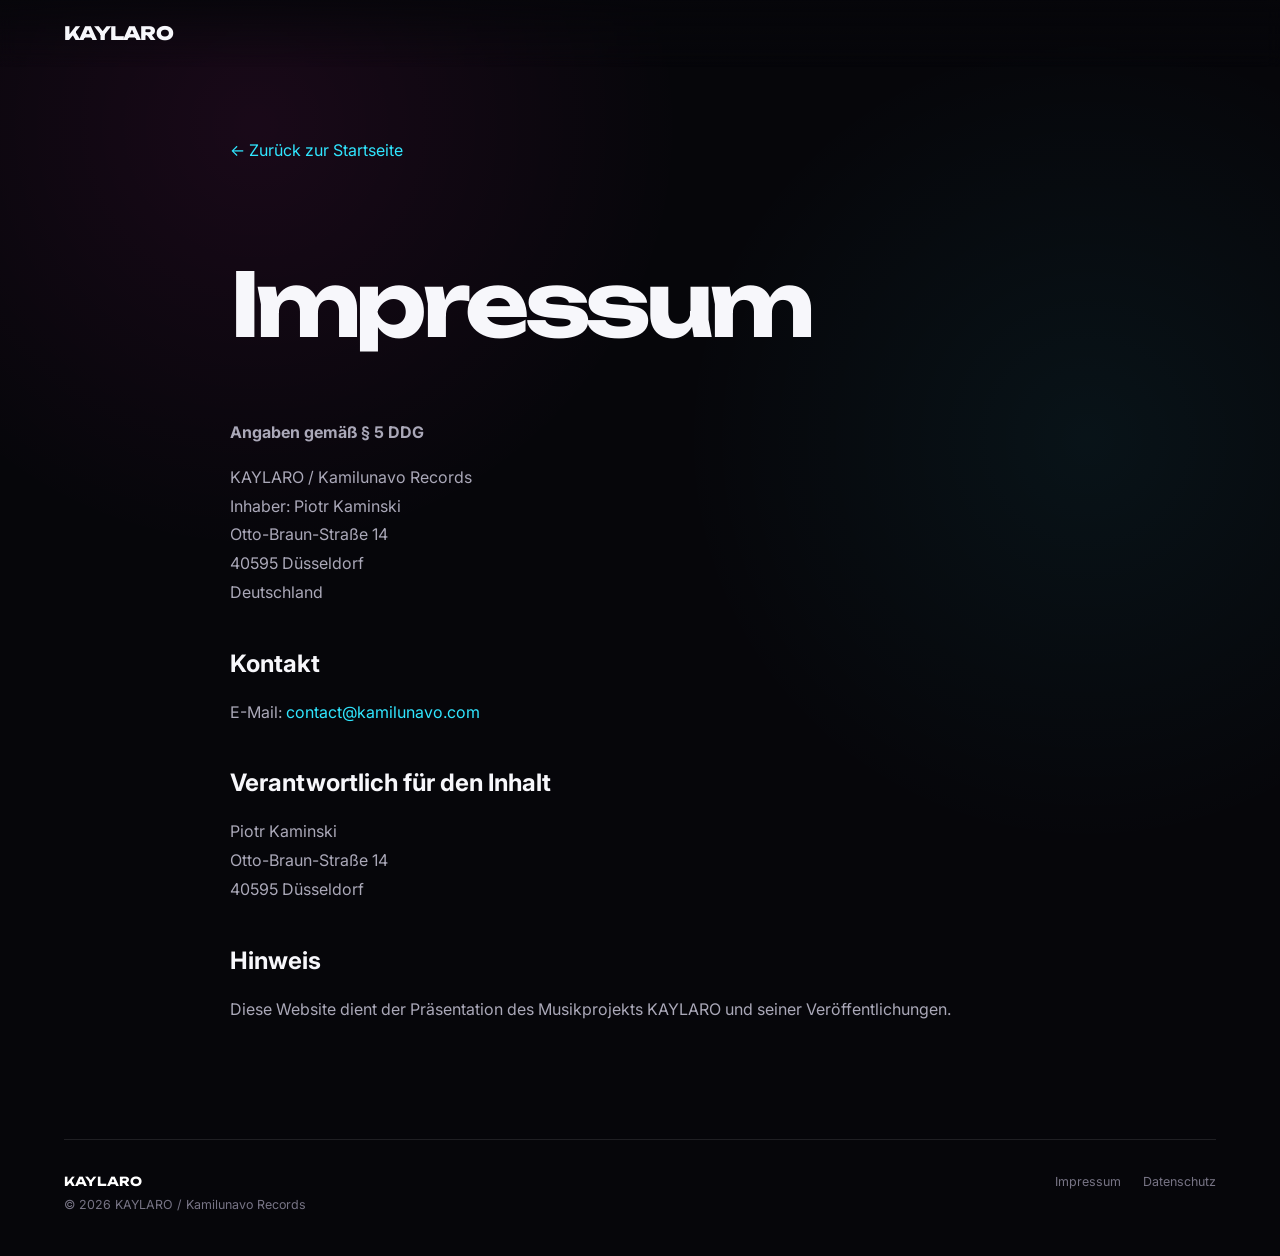
==== impressum.html @ 4361fb0d "Add imprint page" ====
<!doctype html>
<html lang="de">
<head>
  <meta charset="utf-8">
  <meta name="viewport" content="width=device-width, initial-scale=1">
  <meta name="robots" content="noindex">
  <title>Impressum — KAYLARO</title>
  <link rel="preconnect" href="https://fonts.googleapis.com">
  <link rel="preconnect" href="https://fonts.gstatic.com" crossorigin>
  <link href="https://fonts.googleapis.com/css2?family=Inter:wght@400;500;600;700&family=Unbounded:wght@600;700;800&display=swap" rel="stylesheet">
  <link rel="stylesheet" href="styles.css">
</head>
<body>
  <header class="site-header"><a class="brand" href="index.html">KAYLARO</a></header>
  <main class="legal">
    <a class="back-link" href="index.html">← Zurück zur Startseite</a>
    <h1>Impressum</h1>
    <p><strong>Angaben gemäß § 5 DDG</strong></p>
    <p>KAYLARO / Kamilunavo Records<br>
    Inhaber: Piotr Kaminski<br>
    Otto-Braun-Straße 14<br>
    40595 Düsseldorf<br>
    Deutschland</p>

    <h2>Kontakt</h2>
    <p>E-Mail: <a href="mailto:contact@kamilunavo.com">contact@kamilunavo.com</a></p>

    <h2>Verantwortlich für den Inhalt</h2>
    <p>Piotr Kaminski<br>Otto-Braun-Straße 14<br>40595 Düsseldorf</p>

    <h2>Hinweis</h2>
    <p>Diese Website dient der Präsentation des Musikprojekts KAYLARO und seiner Veröffentlichungen.</p>
  </main>
  <footer><div><strong>KAYLARO</strong><span>© 2026 KAYLARO / Kamilunavo Records</span></div><div class="footer-links"><a href="impressum.html">Impressum</a><a href="privacy.html">Datenschutz</a></div></footer>
</body>
</html>
---- styles.css ----
:root {
  --bg: #06060a;
  --panel: rgba(15, 15, 24, .78);
  --text: #f7f7fb;
  --muted: #aaa8b8;
  --pink: #ff2dc6;
  --violet: #8d49ff;
  --cyan: #30e6ff;
  --line: rgba(255,255,255,.10);
  --max: 1180px;
}

* { box-sizing: border-box; }
html { scroll-behavior: smooth; }
body {
  margin: 0;
  background:
    radial-gradient(circle at 20% 10%, rgba(255,45,198,.08), transparent 28%),
    radial-gradient(circle at 85% 35%, rgba(48,230,255,.06), transparent 30%),
    var(--bg);
  color: var(--text);
  font-family: Inter, system-ui, -apple-system, BlinkMacSystemFont, "Segoe UI", sans-serif;
  overflow-x: hidden;
}

a { color: inherit; text-decoration: none; }

.noise {
  position: fixed;
  inset: 0;
  pointer-events: none;
  opacity: .04;
  z-index: 30;
  background-image: url("data:image/svg+xml,%3Csvg viewBox='0 0 180 180' xmlns='http://www.w3.org/2000/svg'%3E%3Cfilter id='n'%3E%3CfeTurbulence type='fractalNoise' baseFrequency='.9' numOctaves='4' stitchTiles='stitch'/%3E%3C/filter%3E%3Crect width='100%25' height='100%25' filter='url(%23n)' opacity='.5'/%3E%3C/svg%3E");
}

.site-header {
  position: fixed;
  top: 0;
  left: 0;
  width: 100%;
  z-index: 20;
  display: flex;
  align-items: center;
  justify-content: space-between;
  padding: 22px 5vw;
  background: linear-gradient(to bottom, rgba(6,6,10,.82), transparent);
  backdrop-filter: blur(8px);
}

.brand {
  font-family: Unbounded, sans-serif;
  font-weight: 800;
  letter-spacing: -.04em;
  font-size: 1.15rem;
}

.nav { display: flex; gap: 28px; }
.nav a { color: var(--muted); font-size: .9rem; transition: .2s; }
.nav a:hover { color: white; }

.hero {
  min-height: 100svh;
  display: grid;
  place-items: center;
  position: relative;
  isolation: isolate;
  padding: 120px 6vw 80px;
  overflow: hidden;
}

.grid {
  position: absolute;
  inset: 0;
  z-index: -3;
  background-image:
    linear-gradient(rgba(255,255,255,.035) 1px, transparent 1px),
    linear-gradient(90deg, rgba(255,255,255,.035) 1px, transparent 1px);
  background-size: 54px 54px;
  mask-image: linear-gradient(to bottom, black, transparent 85%);
}

.hero::after {
  content: "";
  position: absolute;
  width: 740px;
  height: 740px;
  border-radius: 50%;
  border: 1px solid rgba(255,45,198,.26);
  box-shadow: 0 0 120px rgba(255,45,198,.12), inset 0 0 100px rgba(48,230,255,.04);
  z-index: -2;
}

.hero-glow { position:absolute; border-radius:50%; filter: blur(90px); z-index:-4; }
.hero-glow-a { width: 420px; height: 420px; background: rgba(255,45,198,.20); left: -160px; top: 20%; }
.hero-glow-b { width: 460px; height: 460px; background: rgba(48,230,255,.12); right: -180px; bottom: 5%; }

.hero-content { text-align: center; max-width: 980px; }
.eyebrow, .kicker {
  font-size: .76rem;
  font-weight: 800;
  letter-spacing: .26em;
  color: var(--cyan);
}

.hero h1 {
  margin: 14px 0 0;
  font-family: Unbounded, sans-serif;
  font-size: clamp(4.5rem, 14vw, 10rem);
  line-height: .9;
  letter-spacing: -.08em;
  background: linear-gradient(105deg, white 20%, #ff8fdf 48%, #9d8cff 70%, #63ecff);
  -webkit-background-clip: text;
  background-clip: text;
  color: transparent;
  text-shadow: 0 0 45px rgba(255,45,198,.15);
}

.tagline {
  margin: 26px 0 16px;
  font-weight: 800;
  letter-spacing: .30em;
  font-size: clamp(.9rem, 2vw, 1.15rem);
}
.tagline span { color: var(--pink); }
.hero-copy { color: var(--muted); max-width: 640px; margin: 0 auto; line-height: 1.7; }

.hero-actions { display:flex; justify-content:center; gap:14px; flex-wrap:wrap; margin-top:34px; }
.button {
  display:inline-flex;
  align-items:center;
  justify-content:center;
  min-height: 50px;
  padding: 0 22px;
  border-radius: 999px;
  font-weight: 800;
  font-size: .9rem;
  border: 1px solid var(--line);
  transition: transform .2s ease, box-shadow .2s ease, background .2s ease;
}
.button:hover { transform: translateY(-2px); }
.button-primary {
  color: #050508;
  background: linear-gradient(90deg, #ff5dd2, #a87cff 55%, #5befff);
  border: none;
  box-shadow: 0 12px 40px rgba(255,45,198,.18);
}
.button-secondary { background: rgba(255,255,255,.04); }

.scroll-cue {
  position:absolute;
  bottom:28px;
  font-size:.65rem;
  letter-spacing:.28em;
  color:#777485;
  writing-mode: vertical-rl;
}

.section { width:min(var(--max), calc(100% - 10vw)); margin:0 auto; padding:120px 0; }
.section-heading { margin-bottom:42px; }
.section-heading h2, .about h2, .final-cta h2 {
  font-family: Unbounded, sans-serif;
  font-size: clamp(2.2rem, 6vw, 5rem);
  line-height:1;
  letter-spacing:-.05em;
  margin: 10px 0 0;
}

.release-card {
  display:grid;
  grid-template-columns:minmax(280px, .9fr) 1.1fr;
  gap: clamp(30px, 6vw, 80px);
  align-items:center;
  padding: clamp(22px, 4vw, 46px);
  border:1px solid var(--line);
  border-radius:32px;
  background: linear-gradient(135deg, rgba(255,255,255,.055), rgba(255,255,255,.018));
  backdrop-filter: blur(16px);
}

.cover {
  aspect-ratio:1;
  border-radius:26px;
  position:relative;
  overflow:hidden;
  display:flex;
  flex-direction:column;
  align-items:center;
  justify-content:center;
  text-align:center;
  background:
    radial-gradient(circle at 50% 48%, rgba(255,45,198,.28), transparent 28%),
    linear-gradient(145deg,#0c0713,#05060d 60%,#0d1020);
  box-shadow: 0 30px 80px rgba(0,0,0,.38);
}
.cover::before {
  content:"";
  position:absolute;
  inset:-20%;
  background: conic-gradient(from 90deg, transparent 0 15%, rgba(255,45,198,.22), transparent 32% 52%, rgba(48,230,255,.18), transparent 70%);
  animation: spin 12s linear infinite;
}
.cover-ring {
  position:absolute;
  width:66%; height:66%;
  border-radius:50%;
  border:3px solid rgba(255,255,255,.85);
  box-shadow:0 0 26px var(--pink), 0 0 70px rgba(48,230,255,.45);
  transform: rotate(-8deg);
}
.cover-title, .cover-track { position:relative; z-index:1; }
.cover-title { font-family:Unbounded; font-size:clamp(2rem,5vw,4.4rem); font-weight:800; letter-spacing:-.08em; }
.cover-track { margin-top:16px; font-size:.72rem; letter-spacing:.2em; font-weight:800; color:#d8d7e2; }
@keyframes spin { to { transform: rotate(360deg); } }

.release-date { color:var(--pink); font-weight:800; letter-spacing:.22em; font-size:.8rem; }
.release-info h3 { font-family:Unbounded; font-size:clamp(1.8rem,4vw,3.6rem); margin:.4em 0; letter-spacing:-.05em; }
.release-info > p:not(.release-date):not(.microcopy) { color:var(--muted); line-height:1.8; font-size:1.05rem; max-width:620px; }
.release-info .button { margin-top:18px; }
.microcopy { color:#6f6c7a; font-size:.78rem; margin-top:16px; }

.about-panel {
  max-width:900px;
  padding: clamp(30px,6vw,74px);
  border-left:2px solid var(--pink);
  background: linear-gradient(90deg, rgba(255,45,198,.06), transparent);
}
.about-panel > p:not(.kicker) { color:var(--muted); line-height:1.9; font-size:1.08rem; max-width:760px; }

.social-grid { display:grid; grid-template-columns:repeat(3,1fr); border-top:1px solid var(--line); }
.social-grid a {
  min-height:140px;
  padding:28px;
  border-right:1px solid var(--line);
  border-bottom:1px solid var(--line);
  display:flex;
  justify-content:space-between;
  align-items:flex-end;
  font-family:Unbounded;
  font-size:clamp(1rem,2vw,1.35rem);
  transition:.2s;
}
.social-grid a:hover { background:rgba(255,255,255,.04); color:var(--cyan); }
.social-grid a:last-child { border-right:0; }

.final-cta { text-align:center; padding-top:150px; padding-bottom:150px; }
.final-cta .button { margin-top:34px; }

footer {
  width:min(var(--max), calc(100% - 10vw));
  margin:0 auto;
  padding:34px 0 44px;
  border-top:1px solid var(--line);
  display:flex;
  justify-content:space-between;
  gap:20px;
  color:#777485;
  font-size:.78rem;
}
footer > div:first-child { display:flex; flex-direction:column; gap:8px; }
footer strong { color:#fff; font-family:Unbounded; }
.footer-links { display:flex; gap:22px; }
.footer-links a:hover { color:#fff; }

.legal {
  width:min(820px, calc(100% - 10vw));
  margin:0 auto;
  padding:140px 0 100px;
}
.legal h1 { font-family:Unbounded; font-size:clamp(2.6rem,7vw,5.5rem); letter-spacing:-.06em; }
.legal h2 { margin-top:42px; }
.legal p, .legal li { color:var(--muted); line-height:1.8; }
.legal a { color:var(--cyan); }
.back-link { display:inline-block; margin-bottom:30px; color:var(--muted); }

.reveal { opacity:0; transform:translateY(24px); transition:opacity .7s ease, transform .7s ease; }
.reveal.is-visible { opacity:1; transform:none; }

@media (max-width: 780px) {
  .site-header { padding:18px 5vw; }
  .nav { gap:14px; }
  .nav a { font-size:.78rem; }
  .hero::after { width:520px; height:520px; }
  .hero h1 { font-size: clamp(4rem, 19vw, 7rem); }
  .tagline { letter-spacing:.18em; }
  .section { padding:88px 0; }
  .release-card { grid-template-columns:1fr; }
  .social-grid { grid-template-columns:1fr; }
  .social-grid a { min-height:100px; border-right:0; }
  footer { flex-direction:column; }
}

@media (prefers-reduced-motion: reduce) {
  * { scroll-behavior:auto !important; animation:none !important; transition:none !important; }
  .reveal { opacity:1; transform:none; }
}
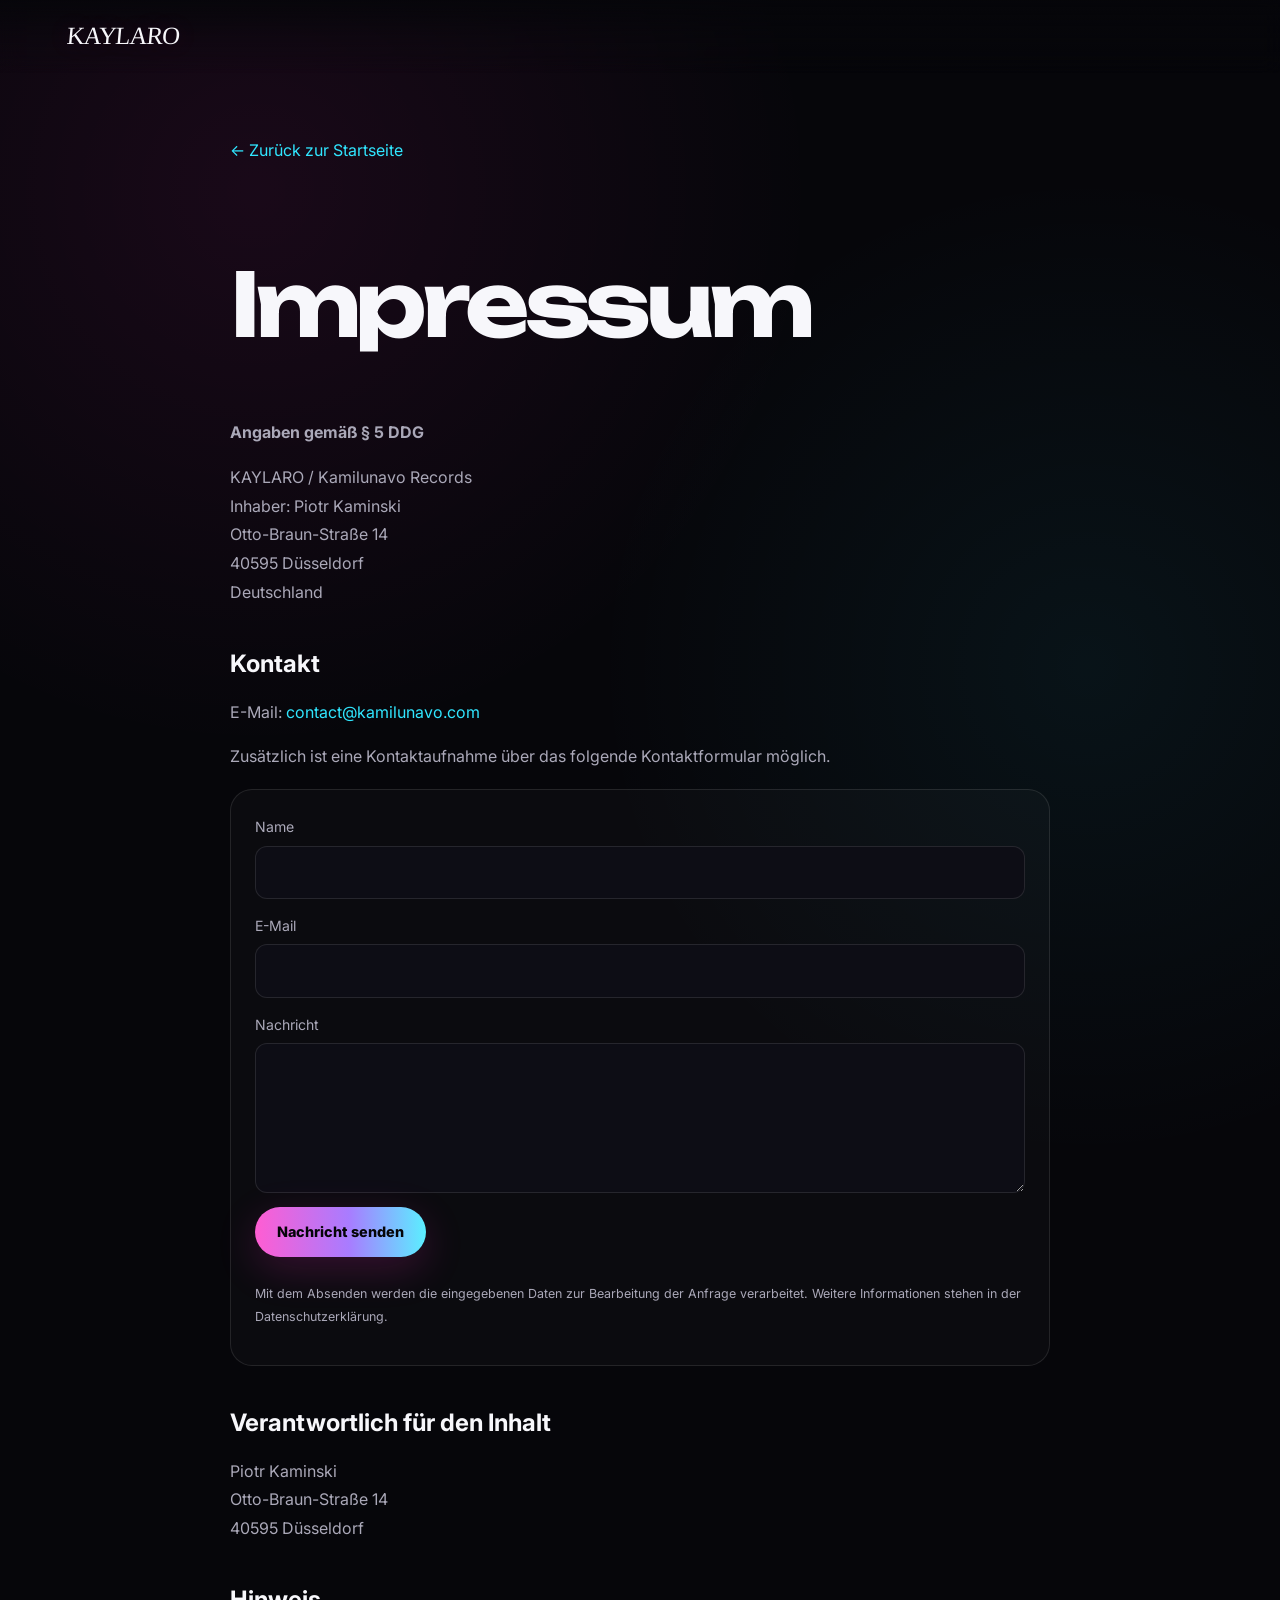
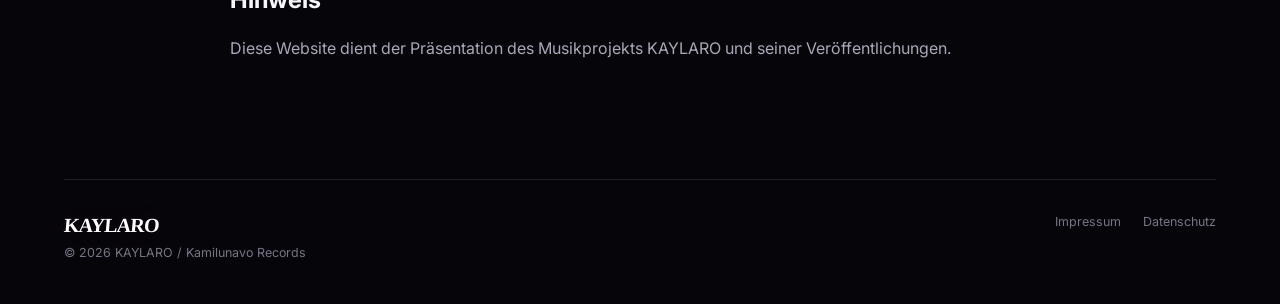
==== commit aecb8cc2: "Add contact form and refine imprint" ====
--- a/impressum.html
+++ b/impressum.html
@@ -7,11 +7,11 @@
   <title>Impressum — KAYLARO</title>
   <link rel="preconnect" href="https://fonts.googleapis.com">
   <link rel="preconnect" href="https://fonts.gstatic.com" crossorigin>
-  <link href="https://fonts.googleapis.com/css2?family=Inter:wght@400;500;600;700&family=Unbounded:wght@600;700;800&display=swap" rel="stylesheet">
+  <link href="https://fonts.googleapis.com/css2?family=Inter:wght@400;500;600;700&family=Permanent+Marker&family=Unbounded:wght@600;700;800&display=swap" rel="stylesheet">
   <link rel="stylesheet" href="styles.css">
 </head>
 <body>
-  <header class="site-header"><a class="brand" href="index.html">KAYLARO</a></header>
+  <header class="site-header"><a class="brand logo-brush" href="index.html">KAYLARO</a></header>
   <main class="legal">
     <a class="back-link" href="index.html">← Zurück zur Startseite</a>
     <h1>Impressum</h1>
@@ -24,6 +24,24 @@
 
     <h2>Kontakt</h2>
     <p>E-Mail: <a href="mailto:contact@kamilunavo.com">contact@kamilunavo.com</a></p>
+    <p>Zusätzlich ist eine Kontaktaufnahme über das folgende Kontaktformular möglich.</p>
+
+    <form class="contact-form" action="https://formsubmit.co/contact@kamilunavo.com" method="POST">
+      <input type="hidden" name="_subject" value="Kontakt über kaylaromusic.com">
+      <input type="hidden" name="_captcha" value="false">
+      <input type="hidden" name="_template" value="table">
+      <label>Name
+        <input type="text" name="name" autocomplete="name" required>
+      </label>
+      <label>E-Mail
+        <input type="email" name="email" autocomplete="email" required>
+      </label>
+      <label>Nachricht
+        <textarea name="message" required></textarea>
+      </label>
+      <button class="button button-primary" type="submit">Nachricht senden</button>
+      <p class="form-note">Mit dem Absenden werden die eingegebenen Daten zur Bearbeitung der Anfrage verarbeitet. Weitere Informationen stehen in der Datenschutzerklärung.</p>
+    </form>
 
     <h2>Verantwortlich für den Inhalt</h2>
     <p>Piotr Kaminski<br>Otto-Braun-Straße 14<br>40595 Düsseldorf</p>
@@ -31,6 +49,6 @@
     <h2>Hinweis</h2>
     <p>Diese Website dient der Präsentation des Musikprojekts KAYLARO und seiner Veröffentlichungen.</p>
   </main>
-  <footer><div><strong>KAYLARO</strong><span>© 2026 KAYLARO / Kamilunavo Records</span></div><div class="footer-links"><a href="impressum.html">Impressum</a><a href="privacy.html">Datenschutz</a></div></footer>
+  <footer><div><strong class="logo-brush">KAYLARO</strong><span>© 2026 KAYLARO / Kamilunavo Records</span></div><div class="footer-links"><a href="impressum.html">Impressum</a><a href="privacy.html">Datenschutz</a></div></footer>
 </body>
 </html>
--- a/styles.css
+++ b/styles.css
@@ -9,7 +9,6 @@
   --line: rgba(255,255,255,.10);
   --max: 1180px;
 }
-
 * { box-sizing: border-box; }
 html { scroll-behavior: smooth; }
 body {
@@ -22,275 +21,82 @@
   font-family: Inter, system-ui, -apple-system, BlinkMacSystemFont, "Segoe UI", sans-serif;
   overflow-x: hidden;
 }
-
 a { color: inherit; text-decoration: none; }
-
-.noise {
-  position: fixed;
-  inset: 0;
-  pointer-events: none;
-  opacity: .04;
-  z-index: 30;
-  background-image: url("data:image/svg+xml,%3Csvg viewBox='0 0 180 180' xmlns='http://www.w3.org/2000/svg'%3E%3Cfilter id='n'%3E%3CfeTurbulence type='fractalNoise' baseFrequency='.9' numOctaves='4' stitchTiles='stitch'/%3E%3C/filter%3E%3Crect width='100%25' height='100%25' filter='url(%23n)' opacity='.5'/%3E%3C/svg%3E");
-}
-
-.site-header {
-  position: fixed;
-  top: 0;
-  left: 0;
-  width: 100%;
-  z-index: 20;
-  display: flex;
-  align-items: center;
-  justify-content: space-between;
-  padding: 22px 5vw;
-  background: linear-gradient(to bottom, rgba(6,6,10,.82), transparent);
-  backdrop-filter: blur(8px);
-}
-
-.brand {
-  font-family: Unbounded, sans-serif;
-  font-weight: 800;
-  letter-spacing: -.04em;
-  font-size: 1.15rem;
-}
-
-.nav { display: flex; gap: 28px; }
-.nav a { color: var(--muted); font-size: .9rem; transition: .2s; }
+button { font: inherit; }
+.noise { position: fixed; inset: 0; pointer-events: none; opacity: .035; z-index: 30; background-image: url("data:image/svg+xml,%3Csvg viewBox='0 0 180 180' xmlns='http://www.w3.org/2000/svg'%3E%3Cfilter id='n'%3E%3CfeTurbulence type='fractalNoise' baseFrequency='.9' numOctaves='4' stitchTiles='stitch'/%3E%3C/filter%3E%3Crect width='100%25' height='100%25' filter='url(%23n)' opacity='.5'/%3E%3C/svg%3E"); }
+.site-header { position: fixed; top: 0; left: 0; width: 100%; z-index: 20; display: flex; align-items: center; justify-content: space-between; padding: 18px 5vw; background: linear-gradient(to bottom, rgba(6,6,10,.9), rgba(6,6,10,.35), transparent); backdrop-filter: blur(10px); }
+.header-right { display:flex; align-items:center; gap:24px; }
+.logo-brush { font-family: "Permanent Marker", cursive; letter-spacing: -.04em; transform: skew(-5deg); text-shadow: 0 0 26px rgba(255,45,198,.18); }
+.brand { font-size: 1.55rem; line-height:1; padding: 6px 3px; }
+.nav { display: flex; gap: 24px; }
+.nav a { color: var(--muted); font-size: .88rem; transition: .2s; }
 .nav a:hover { color: white; }
-
-.hero {
-  min-height: 100svh;
-  display: grid;
-  place-items: center;
-  position: relative;
-  isolation: isolate;
-  padding: 120px 6vw 80px;
-  overflow: hidden;
-}
-
-.grid {
-  position: absolute;
-  inset: 0;
-  z-index: -3;
-  background-image:
-    linear-gradient(rgba(255,255,255,.035) 1px, transparent 1px),
-    linear-gradient(90deg, rgba(255,255,255,.035) 1px, transparent 1px);
-  background-size: 54px 54px;
-  mask-image: linear-gradient(to bottom, black, transparent 85%);
-}
-
-.hero::after {
-  content: "";
-  position: absolute;
-  width: 740px;
-  height: 740px;
-  border-radius: 50%;
-  border: 1px solid rgba(255,45,198,.26);
-  box-shadow: 0 0 120px rgba(255,45,198,.12), inset 0 0 100px rgba(48,230,255,.04);
-  z-index: -2;
-}
-
+.language-switch { display:flex; gap:4px; padding:4px; border:1px solid var(--line); border-radius:999px; background:rgba(255,255,255,.035); }
+.language-switch button { border:0; color:#777485; background:transparent; border-radius:999px; padding:7px 9px; font-size:.7rem; font-weight:800; cursor:pointer; }
+.language-switch button.is-active { color:#050508; background:linear-gradient(90deg,#ff5dd2,#5befff); }
+.hero { min-height: 100svh; display: grid; place-items: center; position: relative; isolation: isolate; padding: 120px 6vw 80px; overflow: hidden; }
+.grid { position: absolute; inset: 0; z-index: -3; background-image: linear-gradient(rgba(255,255,255,.035) 1px, transparent 1px), linear-gradient(90deg, rgba(255,255,255,.035) 1px, transparent 1px); background-size: 54px 54px; mask-image: linear-gradient(to bottom, black, transparent 85%); }
+.hero::after { content: ""; position: absolute; width: 740px; height: 740px; border-radius: 50%; border: 1px solid rgba(255,45,198,.26); box-shadow: 0 0 120px rgba(255,45,198,.12), inset 0 0 100px rgba(48,230,255,.04); z-index: -2; }
 .hero-glow { position:absolute; border-radius:50%; filter: blur(90px); z-index:-4; }
 .hero-glow-a { width: 420px; height: 420px; background: rgba(255,45,198,.20); left: -160px; top: 20%; }
 .hero-glow-b { width: 460px; height: 460px; background: rgba(48,230,255,.12); right: -180px; bottom: 5%; }
-
-.hero-content { text-align: center; max-width: 980px; }
-.eyebrow, .kicker {
-  font-size: .76rem;
-  font-weight: 800;
-  letter-spacing: .26em;
-  color: var(--cyan);
-}
-
-.hero h1 {
-  margin: 14px 0 0;
-  font-family: Unbounded, sans-serif;
-  font-size: clamp(4.5rem, 14vw, 10rem);
-  line-height: .9;
-  letter-spacing: -.08em;
-  background: linear-gradient(105deg, white 20%, #ff8fdf 48%, #9d8cff 70%, #63ecff);
-  -webkit-background-clip: text;
-  background-clip: text;
-  color: transparent;
-  text-shadow: 0 0 45px rgba(255,45,198,.15);
-}
-
-.tagline {
-  margin: 26px 0 16px;
-  font-weight: 800;
-  letter-spacing: .30em;
-  font-size: clamp(.9rem, 2vw, 1.15rem);
-}
+.hero-content { text-align: center; max-width: 980px; overflow: visible; }
+.eyebrow, .kicker { font-size: .76rem; font-weight: 800; letter-spacing: .26em; color: var(--cyan); }
+.hero h1 { margin: 10px auto 0; width: fit-content; max-width: 100%; padding: 0 .09em .1em; font-size: clamp(5rem, 13vw, 10rem); line-height: .92; color:#fff; background: linear-gradient(105deg, #fff 20%, #ff8fdf 48%, #9d8cff 70%, #63ecff); -webkit-background-clip:text; background-clip:text; color:transparent; filter: drop-shadow(0 0 24px rgba(255,45,198,.24)); white-space:nowrap; }
+.tagline { margin: 18px 0 16px; font-weight: 800; letter-spacing: .30em; font-size: clamp(.9rem, 2vw, 1.15rem); }
 .tagline span { color: var(--pink); }
 .hero-copy { color: var(--muted); max-width: 640px; margin: 0 auto; line-height: 1.7; }
-
 .hero-actions { display:flex; justify-content:center; gap:14px; flex-wrap:wrap; margin-top:34px; }
-.button {
-  display:inline-flex;
-  align-items:center;
-  justify-content:center;
-  min-height: 50px;
-  padding: 0 22px;
-  border-radius: 999px;
-  font-weight: 800;
-  font-size: .9rem;
-  border: 1px solid var(--line);
-  transition: transform .2s ease, box-shadow .2s ease, background .2s ease;
-}
+.button { display:inline-flex; align-items:center; justify-content:center; min-height: 50px; padding: 0 22px; border-radius: 999px; font-weight: 800; font-size: .9rem; border: 1px solid var(--line); transition: transform .2s ease, box-shadow .2s ease, background .2s ease; }
 .button:hover { transform: translateY(-2px); }
-.button-primary {
-  color: #050508;
-  background: linear-gradient(90deg, #ff5dd2, #a87cff 55%, #5befff);
-  border: none;
-  box-shadow: 0 12px 40px rgba(255,45,198,.18);
-}
+.button-primary { color: #050508; background: linear-gradient(90deg, #ff5dd2, #a87cff 55%, #5befff); border: none; box-shadow: 0 12px 40px rgba(255,45,198,.18); }
 .button-secondary { background: rgba(255,255,255,.04); }
-
-.scroll-cue {
-  position:absolute;
-  bottom:28px;
-  font-size:.65rem;
-  letter-spacing:.28em;
-  color:#777485;
-  writing-mode: vertical-rl;
-}
-
+.scroll-cue { position:absolute; bottom:28px; font-size:.65rem; letter-spacing:.28em; color:#777485; writing-mode: vertical-rl; }
 .section { width:min(var(--max), calc(100% - 10vw)); margin:0 auto; padding:120px 0; }
 .section-heading { margin-bottom:42px; }
-.section-heading h2, .about h2, .final-cta h2 {
-  font-family: Unbounded, sans-serif;
-  font-size: clamp(2.2rem, 6vw, 5rem);
-  line-height:1;
-  letter-spacing:-.05em;
-  margin: 10px 0 0;
-}
-
-.release-card {
-  display:grid;
-  grid-template-columns:minmax(280px, .9fr) 1.1fr;
-  gap: clamp(30px, 6vw, 80px);
-  align-items:center;
-  padding: clamp(22px, 4vw, 46px);
-  border:1px solid var(--line);
-  border-radius:32px;
-  background: linear-gradient(135deg, rgba(255,255,255,.055), rgba(255,255,255,.018));
-  backdrop-filter: blur(16px);
-}
-
-.cover {
-  aspect-ratio:1;
-  border-radius:26px;
-  position:relative;
-  overflow:hidden;
-  display:flex;
-  flex-direction:column;
-  align-items:center;
-  justify-content:center;
-  text-align:center;
-  background:
-    radial-gradient(circle at 50% 48%, rgba(255,45,198,.28), transparent 28%),
-    linear-gradient(145deg,#0c0713,#05060d 60%,#0d1020);
-  box-shadow: 0 30px 80px rgba(0,0,0,.38);
-}
-.cover::before {
-  content:"";
-  position:absolute;
-  inset:-20%;
-  background: conic-gradient(from 90deg, transparent 0 15%, rgba(255,45,198,.22), transparent 32% 52%, rgba(48,230,255,.18), transparent 70%);
-  animation: spin 12s linear infinite;
-}
-.cover-ring {
-  position:absolute;
-  width:66%; height:66%;
-  border-radius:50%;
-  border:3px solid rgba(255,255,255,.85);
-  box-shadow:0 0 26px var(--pink), 0 0 70px rgba(48,230,255,.45);
-  transform: rotate(-8deg);
-}
-.cover-title, .cover-track { position:relative; z-index:1; }
-.cover-title { font-family:Unbounded; font-size:clamp(2rem,5vw,4.4rem); font-weight:800; letter-spacing:-.08em; }
-.cover-track { margin-top:16px; font-size:.72rem; letter-spacing:.2em; font-weight:800; color:#d8d7e2; }
-@keyframes spin { to { transform: rotate(360deg); } }
-
+.section-heading h2, .about h2, .final-cta h2 { font-family: Unbounded, sans-serif; font-size: clamp(2.2rem, 6vw, 5rem); line-height:1; letter-spacing:-.05em; margin: 10px 0 0; }
+.release-card { display:grid; grid-template-columns:minmax(280px, .9fr) 1.1fr; gap: clamp(30px, 6vw, 80px); align-items:center; padding: clamp(22px, 4vw, 46px); border:1px solid var(--line); border-radius:32px; background: linear-gradient(135deg, rgba(255,255,255,.055), rgba(255,255,255,.018)); backdrop-filter: blur(16px); }
+.cover { aspect-ratio:1; border-radius:26px; overflow:hidden; box-shadow: 0 30px 80px rgba(0,0,0,.42), 0 0 50px rgba(255,45,198,.08); background:#09090f; }
+.cover-real img { width:100%; height:100%; display:block; object-fit:cover; }
 .release-date { color:var(--pink); font-weight:800; letter-spacing:.22em; font-size:.8rem; }
 .release-info h3 { font-family:Unbounded; font-size:clamp(1.8rem,4vw,3.6rem); margin:.4em 0; letter-spacing:-.05em; }
 .release-info > p:not(.release-date):not(.microcopy) { color:var(--muted); line-height:1.8; font-size:1.05rem; max-width:620px; }
 .release-info .button { margin-top:18px; }
 .microcopy { color:#6f6c7a; font-size:.78rem; margin-top:16px; }
-
-.about-panel {
-  max-width:900px;
-  padding: clamp(30px,6vw,74px);
-  border-left:2px solid var(--pink);
-  background: linear-gradient(90deg, rgba(255,45,198,.06), transparent);
-}
+.about-panel { max-width:900px; padding: clamp(30px,6vw,74px); border-left:2px solid var(--pink); background: linear-gradient(90deg, rgba(255,45,198,.06), transparent); }
 .about-panel > p:not(.kicker) { color:var(--muted); line-height:1.9; font-size:1.08rem; max-width:760px; }
-
 .social-grid { display:grid; grid-template-columns:repeat(3,1fr); border-top:1px solid var(--line); }
-.social-grid a {
-  min-height:140px;
-  padding:28px;
-  border-right:1px solid var(--line);
-  border-bottom:1px solid var(--line);
-  display:flex;
-  justify-content:space-between;
-  align-items:flex-end;
-  font-family:Unbounded;
-  font-size:clamp(1rem,2vw,1.35rem);
-  transition:.2s;
-}
+.social-grid a { min-height:140px; padding:28px; border-right:1px solid var(--line); border-bottom:1px solid var(--line); display:flex; justify-content:space-between; align-items:flex-end; font-family:Unbounded; font-size:clamp(1rem,2vw,1.35rem); transition:.2s; }
 .social-grid a:hover { background:rgba(255,255,255,.04); color:var(--cyan); }
 .social-grid a:last-child { border-right:0; }
-
+.social-name { display:flex; align-items:center; gap:14px; }
+.social-name svg { width:30px; height:30px; fill:none; stroke:currentColor; stroke-width:1.7; stroke-linecap:round; stroke-linejoin:round; }
+.social-name svg .fill { fill:currentColor; stroke:none; }
+.social-name svg path:not(.fill-dark) { fill:none; }
+.social-grid a:nth-child(2) .social-name svg path, .social-grid a:nth-child(3) .social-name svg path:first-child { fill:currentColor; stroke:none; }
+.social-name svg .fill-dark { fill:var(--bg); stroke:none; }
 .final-cta { text-align:center; padding-top:150px; padding-bottom:150px; }
 .final-cta .button { margin-top:34px; }
-
-footer {
-  width:min(var(--max), calc(100% - 10vw));
-  margin:0 auto;
-  padding:34px 0 44px;
-  border-top:1px solid var(--line);
-  display:flex;
-  justify-content:space-between;
-  gap:20px;
-  color:#777485;
-  font-size:.78rem;
-}
+footer { width:min(var(--max), calc(100% - 10vw)); margin:0 auto; padding:34px 0 44px; border-top:1px solid var(--line); display:flex; justify-content:space-between; gap:20px; color:#777485; font-size:.78rem; }
 footer > div:first-child { display:flex; flex-direction:column; gap:8px; }
-footer strong { color:#fff; font-family:Unbounded; }
+footer strong { color:#fff; font-size:1.25rem; }
 .footer-links { display:flex; gap:22px; }
 .footer-links a:hover { color:#fff; }
-
-.legal {
-  width:min(820px, calc(100% - 10vw));
-  margin:0 auto;
-  padding:140px 0 100px;
-}
+.legal { width:min(820px, calc(100% - 10vw)); margin:0 auto; padding:140px 0 100px; }
 .legal h1 { font-family:Unbounded; font-size:clamp(2.6rem,7vw,5.5rem); letter-spacing:-.06em; }
 .legal h2 { margin-top:42px; }
-.legal p, .legal li { color:var(--muted); line-height:1.8; }
+.legal p, .legal li, .legal label { color:var(--muted); line-height:1.8; }
 .legal a { color:var(--cyan); }
 .back-link { display:inline-block; margin-bottom:30px; color:var(--muted); }
-
+.contact-form { margin-top:18px; display:grid; gap:14px; padding:24px; border:1px solid var(--line); border-radius:22px; background:rgba(255,255,255,.025); }
+.contact-form label { display:grid; gap:6px; font-size:.88rem; }
+.contact-form input, .contact-form textarea { width:100%; border:1px solid var(--line); border-radius:12px; background:#0d0d15; color:#fff; padding:13px 14px; font:inherit; }
+.contact-form textarea { min-height:150px; resize:vertical; }
+.contact-form button { justify-self:start; cursor:pointer; }
+.form-note { font-size:.78rem; color:#777485; }
 .reveal { opacity:0; transform:translateY(24px); transition:opacity .7s ease, transform .7s ease; }
 .reveal.is-visible { opacity:1; transform:none; }
-
-@media (max-width: 780px) {
-  .site-header { padding:18px 5vw; }
-  .nav { gap:14px; }
-  .nav a { font-size:.78rem; }
-  .hero::after { width:520px; height:520px; }
-  .hero h1 { font-size: clamp(4rem, 19vw, 7rem); }
-  .tagline { letter-spacing:.18em; }
-  .section { padding:88px 0; }
-  .release-card { grid-template-columns:1fr; }
-  .social-grid { grid-template-columns:1fr; }
-  .social-grid a { min-height:100px; border-right:0; }
-  footer { flex-direction:column; }
-}
-
-@media (prefers-reduced-motion: reduce) {
-  * { scroll-behavior:auto !important; animation:none !important; transition:none !important; }
-  .reveal { opacity:1; transform:none; }
-}
+@media (max-width: 900px) { .nav { display:none; } .header-right { gap:10px; } .site-header { padding:16px 5vw; } }
+@media (max-width: 780px) { .hero::after { width:520px; height:520px; } .hero h1 { font-size: clamp(4.3rem, 20vw, 7rem); } .tagline { letter-spacing:.15em; } .section { padding:88px 0; } .release-card { grid-template-columns:1fr; } .social-grid { grid-template-columns:1fr; } .social-grid a { min-height:100px; border-right:0; } footer { flex-direction:column; } }
+@media (max-width: 480px) { .brand { font-size:1.25rem; } .language-switch button { padding:6px 7px; } .hero h1 { font-size:18vw; } }
+@media (prefers-reduced-motion: reduce) { * { scroll-behavior:auto !important; animation:none !important; transition:none !important; } .reveal { opacity:1; transform:none; } }
